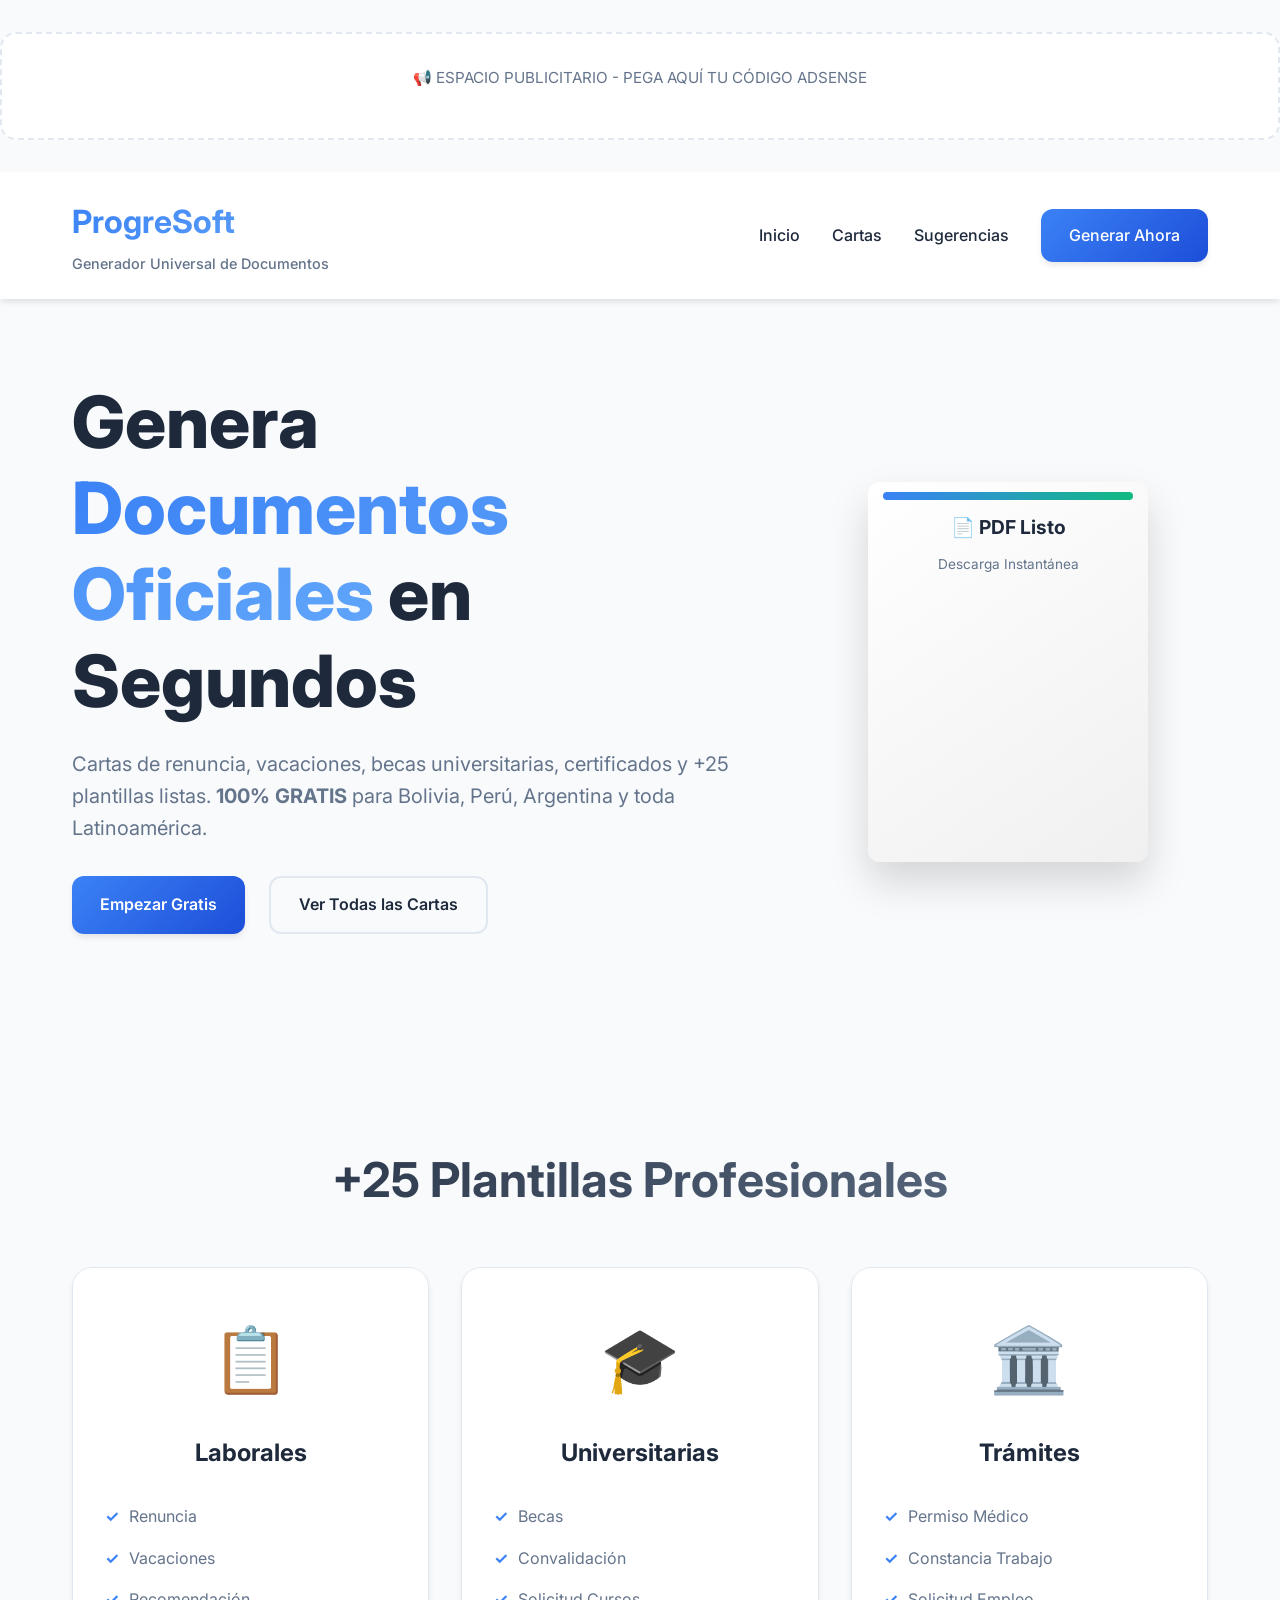
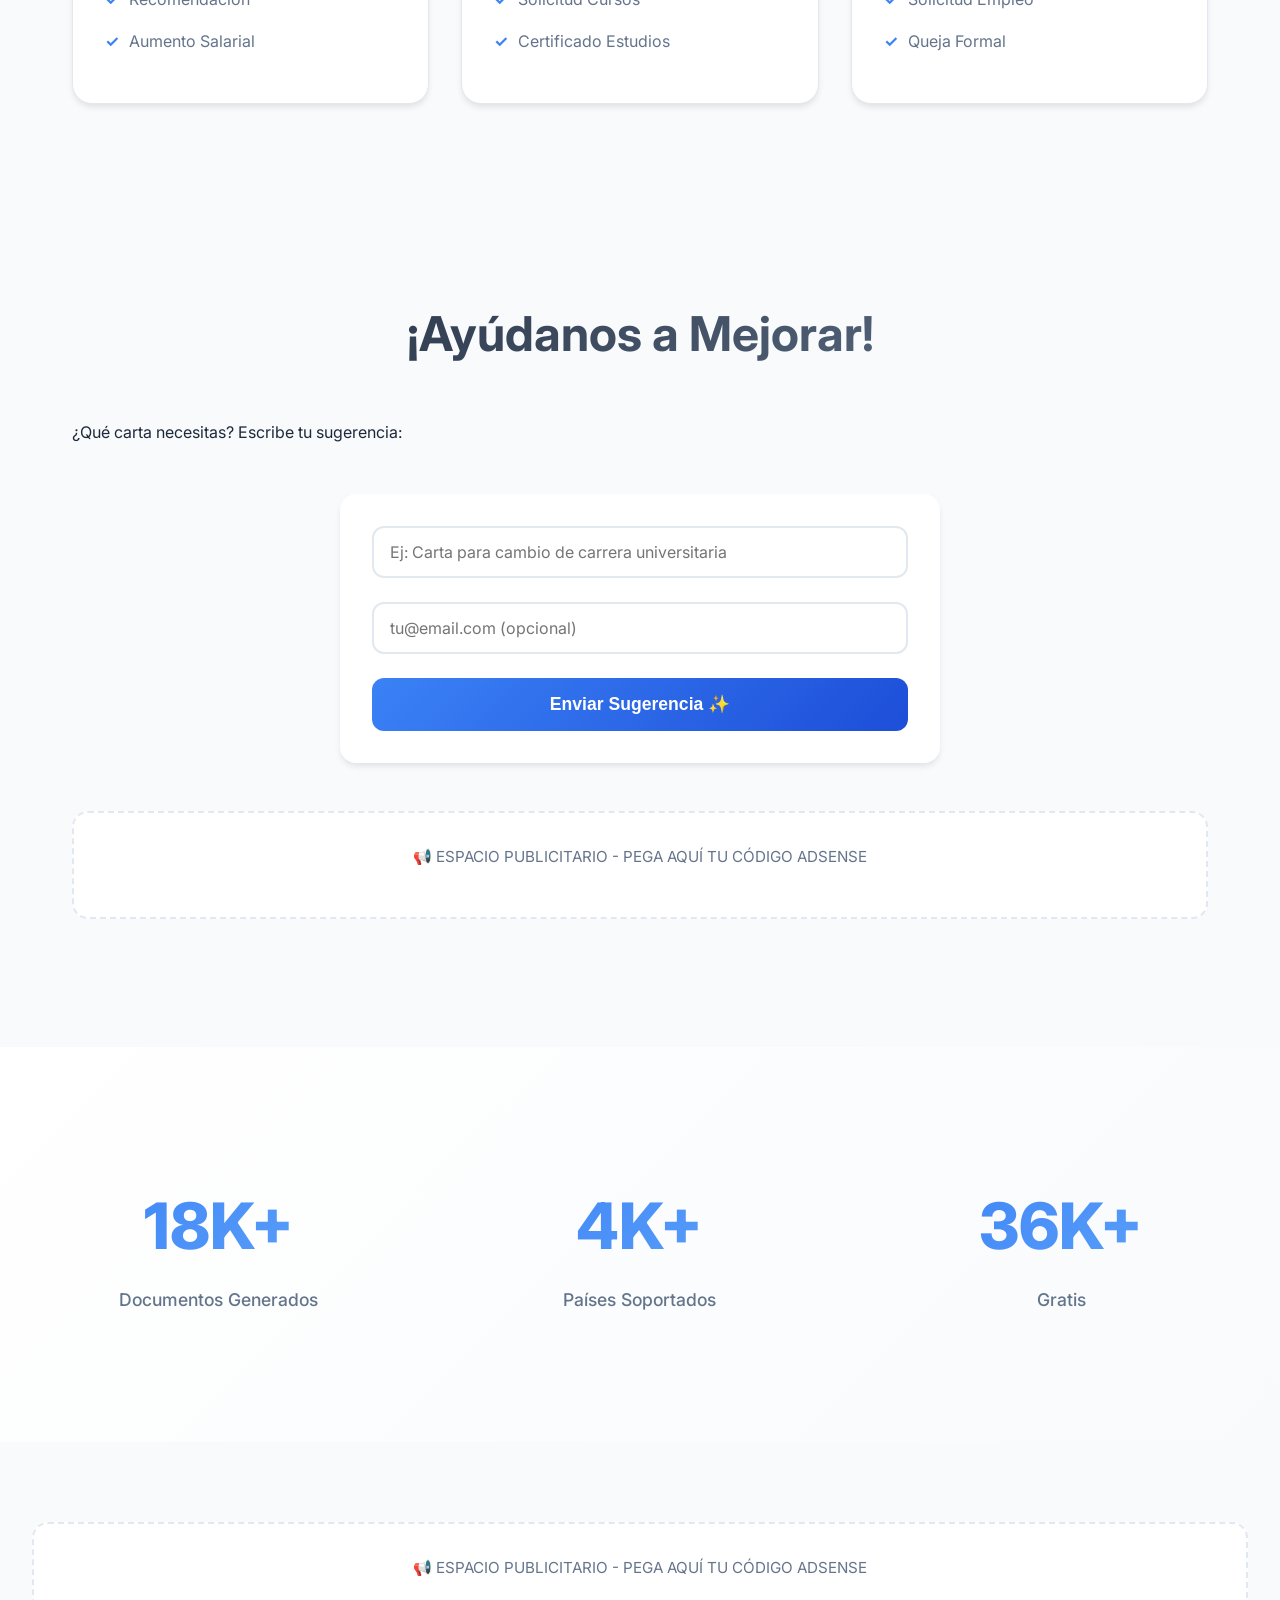
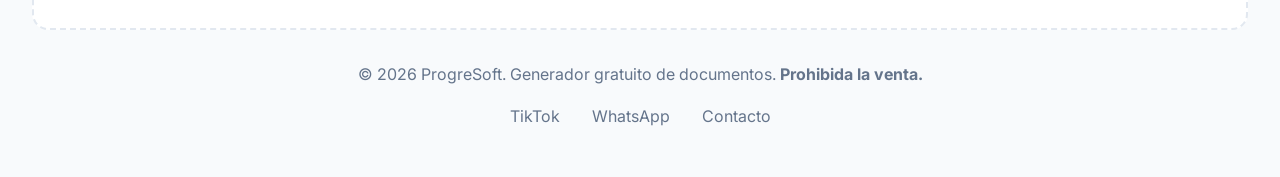
==== index.html @ ea7a10fd "Primer envío de mi generador de cartas" ====
<!DOCTYPE html>
<html lang="es">
<head>
    <meta charset="UTF-8">
    <meta name="viewport" content="width=device-width, initial-scale=1.0">
    <title>ProgreSoft - Generador GRATIS de Cartas y Documentos Oficiales</title>
    <meta name="description" content="Genera cartas formales, solicitudes universitarias, laborales y trámites oficiales en PDF. 100% gratis. Funciona en Bolivia, Perú, Argentina y +10 países.">
    <meta name="keywords" content="cartas formales, generador pdf, solicitudes, renuncia, vacaciones, universidad, becas, trámites">
    
    <!-- Open Graph / SEO -->
    <meta property="og:title" content="ProgreSoft - Generador de Cartas Profesionales">
    <meta property="og:description" content="Crea documentos oficiales en segundos. Gratis para todos los países.">
    <meta property="og:image" content="https://progresoft.com/assets/og-image.jpg">

    <link rel="stylesheet" href="estilos/main.css">
    <link rel="stylesheet" href="estilos/responsive.css">
    <link href="https://fonts.googleapis.com/css2?family=Inter:wght@300;400;500;600;700&display=swap" rel="stylesheet">
</head>
<body>
    <!-- AD SLOT HEADER -->
    <div id="ads-header" class="ad-slot">
        <!-- AQUÍ PEGA TU CÓDIGO DE GOOGLE ADSENSE HEADER -->
        <!-- <script async src="https://pagead2.googlesyndication.com/pagead/js/adsbygoogle.js"></script> -->
    </div>

    <header class="header">
        <nav class="navbar">
            <div class="logo">
                <h1>ProgreSoft</h1>
                <span>Generador Universal de Documentos</span>
            </div>
            <ul class="nav-links">
                <li><a href="#hero">Inicio</a></li>
                <li><a href="#features">Cartas</a></li>
                <li><a href="#sugerencias">Sugerencias</a></li>
                <li><a href="generador.html" class="btn-primary">Generar Ahora</a></li>
            </ul>
            <div class="mobile-menu">☰</div>
        </nav>
    </header>

    <main>
        <!-- Hero Section -->
        <section id="hero" class="hero">
            
            <div class="hero-content">
                <h1>Genera <span class="gradient-text">Documentos Oficiales</span> en Segundos</h1>
                <p>Cartas de renuncia, vacaciones, becas universitarias, certificados y +25 plantillas listas. <strong>100% GRATIS</strong> para Bolivia, Perú, Argentina y toda Latinoamérica.</p>
                <div class="hero-buttons">
                    <a href="generador.html" class="btn-primary btn-large">Empezar Gratis</a>
                    <a href="#features" class="btn-secondary btn-large">Ver Todas las Cartas</a>
                </div>
                <!-- AD SLOT HERO -->
                <div id="ads-hero" class="ad-slot-hero">
                    <!-- AQUÍ PEGA TU CÓDIGO ADSENSE HERO -->
                </div>
            </div>
            <div class="hero-image">
                <div class="demo-pdf">
                    <div class="pdf-mockup">
                        <span>📄 PDF Listo</span>
                        <small>Descarga Instantánea</small>
                    </div>
                </div>
            </div>
        </section>

        <!-- Features / Cartas Disponibles -->
        <section id="features" class="features">
            <h2>+25 Plantillas Profesionales</h2>
            <div class="cards-grid">
                <div class="card">
                    <div class="card-icon">📋</div>
                    <h3>Laborales</h3>
                    <ul>
                        <li>Renuncia</li>
                        <li>Vacaciones</li>
                        <li>Recomendación</li>
                        <li>Aumento Salarial</li>
                    </ul>
                </div>
                <div class="card">
                    <div class="card-icon">🎓</div>
                    <h3>Universitarias</h3>
                    <ul>
                        <li>Becas</li>
                        <li>Convalidación</li>
                        <li>Solicitud Cursos</li>
                        <li>Certificado Estudios</li>
                    </ul>
                </div>
                <div class="card">
                    <div class="card-icon">🏛️</div>
                    <h3>Trámites</h3>
                    <ul>
                        <li>Permiso Médico</li>
                        <li>Constancia Trabajo</li>
                        <li>Solicitud Empleo</li>
                        <li>Queja Formal</li>
                    </ul>
                </div>
            </div>
        </section>

        <!-- Sugerencias / Testimonios -->
        <section id="sugerencias" class="testimonials">
            <h2>¡Ayúdanos a Mejorar!</h2>
            <p>¿Qué carta necesitas? Escribe tu sugerencia:</p>
            <form class="sugerencia-form">
                <input type="text" placeholder="Ej: Carta para cambio de carrera universitaria" required>
                <input type="email" placeholder="tu@email.com (opcional)">
                <button type="submit">Enviar Sugerencia ✨</button>
            </form>
            <!-- AD SLOT SUGERENCIAS -->
            <div id="ads-sugerencias" class="ad-slot">
                <!-- AQUÍ PEGA TU CÓDIGO ADSENSE SUGERENCIAS -->
            </div>
        </section>

        <!-- Estadísticas -->
        <section class="stats">
            <div class="stat">
                <h3>50K+</h3>
                <p>Documentos Generados</p>
            </div>
            <div class="stat">
                <h3>12</h3>
                <p>Países Soportados</p>
            </div>
            <div class="stat">
                <h3>100%</h3>
                <p>Gratis</p>
            </div>
        </section>
    </main>

    <footer class="footer">
        <!-- AD SLOT FOOTER -->
        <div id="ads-footer" class="ad-slot">
            <!-- AQUÍ PEGA TU CÓDIGO ADSENSE FOOTER -->
        </div>
        <div class="footer-content">
            <p>&copy; 2026 ProgreSoft. Generador gratuito de documentos. <strong>Prohibida la venta.</strong></p>
            <div class="social-links">
                <a href="https://tiktok.com/@programador.andru">TikTok</a>
                <a href="#">WhatsApp</a>
                <a href="#">Contacto</a>
            </div>
        </div>
    </footer>

    <script src="scripts/main.js"></script>
    <script async src="https://pagead2.googlesyndication.com/pagead/js/adsbygoogle.js?client=ca-pub-XXXX"></script>
</body>
</html>
---- estilos/main.css ----
/* === VARIABLES CSS === */
:root {
    /* Light Mode */
    --bg-primary: #f8fafc;
    --bg-secondary: #ffffff;
    --card-bg: #ffffff;
    --text-primary: #1e293b;
    --text-secondary: #64748b;
    --accent: #3b82f6;
    --accent-hover: #1d4ed8;
    --border: #e2e8f0;
    --shadow: 0 4px 6px -1px rgba(0, 0,0, 0.1);
    --shadow-lg: 0 20px 40px rgba(0,0,0,0.15);
}

[data-theme="dark"] {
    /* Dark Mode */
    --bg-primary: #0f0f23;
    --bg-secondary: #1a1a2e;
    --card-bg: #16213e;
    --text-primary: #f8fafc;
    --text-secondary: #94a3b8;
    --accent: #1e3799;
    --accent-hover: #0c2461;
    --border: #334155;
    --shadow: 0 10px 30px rgba(0,0,0,0.5);
    --shadow-lg: 0 25px 50px rgba(0,0,0,0.6);
}

* {
    margin: 0;
    padding: 0;
    box-sizing: border-box;
}

body {
    font-family: 'Inter', -apple-system, BlinkMacSystemFont, sans-serif;
    background: var(--bg-primary);
    color: var(--text-primary);
    line-height: 1.6;
    transition: all 0.3s ease;
    overflow-x: hidden;
}

/* === COMMON === */
.btn-primary, .btn-primary.btn-large {
    background: linear-gradient(135deg, var(--accent), var(--accent-hover));
    color: white !important;
    border: none;
    padding: 14px 28px;
    border-radius: 12px;
    font-weight: 600;
    cursor: pointer;
    transition: all 0.3s ease;
    text-decoration: none;
    display: inline-flex;
    align-items: center;
    gap: 10px;
    font-size: 1rem;
    box-shadow: var(--shadow);
}

.btn-primary:hover, .btn-primary.btn-large:hover {
    background: linear-gradient(135deg, var(--accent-hover), var(--accent));
    transform: translateY(-2px);
    box-shadow: var(--shadow-lg);
}

.btn-secondary, .btn-secondary.btn-large {
    background: transparent;
    color: var(--text-primary);
    border: 2px solid var(--border);
    padding: 14px 28px;
    border-radius: 12px;
    font-weight: 600;
    cursor: pointer;
    transition: all 0.3s ease;
    text-decoration: none;
    display: inline-flex;
    align-items: center;
    gap: 10px;
    font-size: 1rem;
}

.btn-secondary:hover, .btn-secondary.btn-large:hover {
    background: var(--border);
    transform: translateY(-1px);
}

/* === LANDING PAGE === */
.header {
    background: var(--bg-secondary);
    box-shadow: var(--shadow);
    position: sticky;
    top: 0;
    z-index: 100;
}

.navbar {
    max-width: 1200px;
    margin: 0 auto;
    padding: 1.5rem 2rem;
    display: flex;
    justify-content: space-between;
    align-items: center;
}

.logo {
    display: flex;
    flex-direction: column;
    gap: 0.25rem;
}

.logo h1 {
    font-size: 2rem;
    font-weight: 700;
    background: linear-gradient(135deg, var(--accent), #60a5fa);
    -webkit-background-clip: text;
    -webkit-text-fill-color: transparent;
    background-clip: text;
    margin: 0;
}

.logo span {
    font-size: 0.9rem;
    color: var(--text-secondary);
    font-weight: 500;
}

.nav-links {
    display: flex;
    list-style: none;
    gap: 2rem;
    align-items: center;
}

.nav-links li a {
    color: var(--text-primary);
    text-decoration: none;
    font-weight: 500;
    transition: color 0.3s ease;
}

.nav-links li a:hover {
    color: var(--accent);
}

.mobile-menu {
    display: none;
    font-size: 1.5rem;
    cursor: pointer;
    padding: 0.5rem;
}

.hero {
    max-width: 1200px;
    margin: 0 auto;
    padding: 5rem 2rem;
    display: grid;
    grid-template-columns: 1fr 400px;
    gap: 4rem;
    align-items: center;
}

.hero h1 {
    font-size: clamp(2.8rem, 6vw, 4.5rem);
    line-height: 1.2;
    margin-bottom: 1.5rem;
    font-weight: 800;
}

.gradient-text {
    background: linear-gradient(135deg, var(--accent), #60a5fa);
    -webkit-background-clip: text;
    -webkit-text-fill-color: transparent;
    background-clip: text;
}

.hero p {
    font-size: 1.25rem;
    margin-bottom: 2rem;
    color: var(--text-secondary);
}

.hero-buttons {
    display: flex;
    gap: 1.5rem;
    margin: 2rem 0;
    flex-wrap: wrap;
}

.hero-image {
    display: flex;
    justify-content: center;
    align-items: flex-end;
}

.demo-pdf {
    position: relative;
}

.pdf-mockup {
    background: linear-gradient(145deg, #ffffff, #f0f0f0);
    width: 280px;
    height: 380px;
    border-radius: 12px;
    box-shadow: var(--shadow-lg);
    padding: 30px 25px;
    text-align: center;
    position: relative;
}

.pdf-mockup::before {
    content: '';
    position: absolute;
    top: 10px;
    left: 15px;
    right: 15px;
    height: 8px;
    background: linear-gradient(90deg, #3b82f6, #10b981);
    border-radius: 4px;
}

.pdf-mockup span {
    font-size: 1.2rem;
    font-weight: 700;
    color: var(--text-primary);
    display: block;
    margin-bottom: 0.5rem;
}

.pdf-mockup small {
    color: var(--text-secondary);
    font-size: 0.85rem;
}

.features, .testimonials {
    padding: 6rem 2rem;
    max-width: 1200px;
    margin: 0 auto;
}

.features h2, .testimonials h2 {
    text-align: center;
    font-size: 3rem;
    margin-bottom: 3rem;
    background: linear-gradient(135deg, var(--text-primary), var(--text-secondary));
    -webkit-background-clip: text;
    -webkit-text-fill-color: transparent;
    background-clip: text;
}

.cards-grid {
    display: grid;
    grid-template-columns: repeat(auto-fit, minmax(320px, 1fr));
    gap: 2rem;
}

.card {
    background: var(--card-bg);
    padding: 2.5rem 2rem;
    border-radius: 20px;
    text-align: center;
    box-shadow: var(--shadow);
    border: 1px solid var(--border);
    transition: all 0.4s ease;
    height: 100%;
}

.card:hover {
    transform: translateY(-12px);
    box-shadow: var(--shadow-lg);
}

.card-icon {
    font-size: 4rem;
    margin-bottom: 1.5rem;
    display: block;
}

.card h3 {
    font-size: 1.5rem;
    margin-bottom: 1.5rem;
    color: var(--text-primary);
}

.card ul {
    list-style: none;
    text-align: left;
}

.card li {
    padding: 0.5rem 0;
    color: var(--text-secondary);
    padding-left: 1.5rem;
    position: relative;
}

.card li::before {
    content: '✓';
    position: absolute;
    left: 0;
    color: var(--accent);
    font-weight: bold;
}

.sugerencia-form {
    max-width: 600px;
    margin: 3rem auto;
    display: grid;
    gap: 1.5rem;
    padding: 2rem;
    background: var(--card-bg);
    border-radius: 16px;
    box-shadow: var(--shadow);
}

.sugerencia-form input {
    padding: 16px;
    border: 2px solid var(--border);
    border-radius: 12px;
    font-size: 1rem;
    background: var(--bg-secondary);
    color: var(--text-primary);
    transition: border-color 0.3s ease;
}

.sugerencia-form input:focus {
    outline: none;
    border-color: var(--accent);
    box-shadow: 0 0 0 3px rgba(59, 130, 246, 0.1);
}

.sugerencia-form button {
    background: linear-gradient(135deg, var(--accent), var(--accent-hover));
    color: white;
    border: none;
    padding: 16px;
    border-radius: 12px;
    font-size: 1.1rem;
    font-weight: 700;
    cursor: pointer;
    transition: all 0.3s ease;
}

.stats {
    display: grid;
    grid-template-columns: repeat(auto-fit, minmax(180px, 1fr));
    gap: 3rem;
    text-align: center;
    padding: 6rem 2rem;
    background: linear-gradient(135deg, var(--bg-secondary), var(--bg-primary));
}

.stat {
    padding: 2rem;
}

.stat h3 {
    font-size: 4rem;
    font-weight: 800;
    background: linear-gradient(135deg, var(--accent), #60a5fa);
    -webkit-background-clip: text;
    -webkit-text-fill-color: transparent;
    background-clip: text;
    margin-bottom: 0.5rem;
}

.stat p {
    color: var(--text-secondary);
    font-size: 1.1rem;
    font-weight: 500;
}

/* === GENERADOR APP === */
.app-container {
    max-width: 1400px;
    margin: 0 auto;
    min-height: 100vh;
    padding-bottom: 2rem;
}

.theme-toggle {
    position: fixed;
    top: 20px;
    right: 20px;
    width: 56px;
    height: 56px;
    border-radius: 50%;
    background: var(--card-bg);
    border: 2px solid var(--border);
    font-size: 1.3rem;
    cursor: pointer;
    z-index: 1000;
    transition: all 0.3s ease;
    display: flex;
    align-items: center;
    justify-content: center;
    box-shadow: var(--shadow);
}

.theme-toggle:hover {
    transform: scale(1.05);
    box-shadow: var(--shadow-lg);
}

.app-header {
    background: var(--bg-secondary);
    padding: 1.5rem 2rem;
    box-shadow: var(--shadow);
    border-radius: 0 0 20px 20px;
    margin-bottom: 2rem;
}

.header-content {
    max-width: 1200px;
    margin: 0 auto;
    display: flex;
    justify-content: space-between;
    align-items: center;
}

.logo-area h1 {
    font-size: 1.8rem;
    margin: 0;
}

.badge {
    background: var(--accent);
    color: white;
    padding: 4px 8px;
    border-radius: 20px;
    font-size: 0.8rem;
    font-weight: 600;
    margin-left: 0.5rem;
}

.logo-area p {
    color: var(--text-secondary);
    margin-top: 0.25rem;
}

.btn-home {
    background: var(--bg-primary);
    padding: 12px 24px;
    border-radius: 10px;
    text-decoration: none;
    font-weight: 600;
    transition: all 0.3s ease;
}

.btn-home:hover {
    background: var(--accent);
    color: white !important;
}

.main-content {
    display: grid;
    grid-template-columns: 1fr 1fr;
    gap: 2.5rem;
    padding: 0 2rem 2rem;
    max-width: 1400px;
    margin: 0 auto;
}

.card-panel {
    background: var(--card-bg);
    padding: 2rem;
    border-radius: 20px;
    box-shadow: var(--shadow);
    border: 1px solid var(--border);
}

.panel-title {
    font-size: 1.3rem;
    margin-bottom: 1.5rem;
    color: var(--text-primary);
    display: flex;
    align-items: center;
    gap: 0.5rem;
}

.config-grid {
    display: grid;
    grid-template-columns: 1fr 1fr;
    gap: 1.5rem;
    margin-bottom: 2rem;
}

.config-row {
    display: flex;
    flex-direction: column;
    gap: 0.75rem;
    margin-bottom: 1.5rem;
}

.config-row label {
    font-weight: 600;
    font-size: 0.95rem;
    color: var(--text-primary);
}

.variante-selector, .align-selector {
    display: flex;
    gap: 0.75rem;
}

.opt-btn, .align-btn {
    flex: 1;
    padding: 12px;
    border: 2px solid var(--border);
    background: transparent;
    border-radius: 10px;
    cursor: pointer;
    transition: all 0.3s ease;
    font-weight: 500;
}

.opt-btn.active, .align-btn.active {
    background: var(--accent);
    color: white;
    border-color: var(--accent);
}

.helper-text {
    font-size: 0.85rem;
    color: var(--text-secondary);
    margin-top: 0.25rem;
}

.input-grid {
    display: grid;
    grid-template-columns: 1fr 1fr;
    gap: 1.5rem;
}

.input-group {
    display: flex;
    flex-direction: column;
    gap: 0.5rem;
}

.input-group.full-width {
    grid-column: 1 / -1;
}

.input-group label {
    font-weight: 600;
    font-size: 0.9rem;
    color: var(--text-primary);
}

select, input[type="text"], input[type="email"] {
    padding: 14px 16px;
    border: 2px solid var(--border);
    border-radius: 12px;
    background: var(--bg-secondary);
    color: var(--text-primary);
    font-size: 1rem;
    font-family: inherit;
    transition: all 0.3s ease;
}

select:focus, input:focus {
    outline: none;
    border-color: var(--accent);
    box-shadow: 0 0 0 3px rgba(59, 130, 246, 0.1);
}

.action-area {
    margin-top: 2rem;
    padding-top: 2rem;
    border-top: 1px solid var(--border);
}

.legal-box {
    display: flex;
    align-items: flex-start;
    gap: 0.75rem;
    margin-bottom: 1.5rem;
    padding: 1rem;
    background: rgba(59, 130, 246, 0.05);
    border-radius: 12px;
    border: 1px solid rgba(59, 130, 246, 0.2);
}

.legal-box input[type="checkbox"] {
    margin-top: 0.2rem;
    width: 18px;
    height: 18px;
    accent-color: var(--accent);
}

.legal-box label {
    font-size: 0.9rem;
    cursor: pointer;
    line-height: 1.5;
}

#btnGenerar {
    width: 100%;
    background: linear-gradient(135deg, var(--accent), var(--accent-hover));
    color: white !important;
    border: none;
    padding: 20px;
    border-radius: 16px;
    font-size: 1.2rem;
    font-weight: 700;
    cursor: pointer;
    box-shadow: var(--shadow);
    transition: all 0.3s ease;
    display: flex;
    align-items: center;
    justify-content: center;
    gap: 12px;
}

#btnGenerar:hover:not(:disabled) {
    transform: translateY(-3px);
    box-shadow: var(--shadow-lg);
}

#btnGenerar:disabled {
    opacity: 0.5;
    cursor: not-allowed;
    transform: none;
}

/* === PREVIEW === */
.preview-section {
    position: relative;
}

.preview-toolbar {
    background: var(--card-bg);
    padding: 1.5rem;
    border-radius: 20px 20px 0 0;
    box-shadow: var(--shadow);
    border: 1px solid var(--border);
    border-bottom: none;
    display: flex;
    justify-content: space-between;
    align-items: center;
}

.preview-toolbar h3 {
    display: flex;
    align-items: center;
    gap: 0.5rem;
    margin: 0;
}

#previewStatus {
    background: #10b981;
    color: white;
    padding: 8px 16px;
    border-radius: 25px;
    font-size: 0.85rem;
    font-weight: 600;
}

#hojaPapel {
    background: #ffffff;
    min-height: 750px;
    border-radius: 0 0 20px 20px;
    box-shadow: var(--shadow-lg);
    padding: 50px 40px;
    position: relative;
    overflow: hidden;
    font-family: 'Helvetica', Arial, sans-serif;
    line-height: 1.6;
    border: 1px solid var(--border);
    border-top: none;
}

#previewCarta {
    min-height: 650px;
    font-size: 12px;
}

.placeholder-text {
    color: #9ca3af;
    text-align: center;
    padding-top: 200px;
    font-size: 1.1rem;
}

.watermark {
    position: absolute;
    bottom: 20px;
    right: 20px;
    font-size: 0.7rem;
    color: #e5e7eb;
    font-style: italic;
}

.preview-note {
    text-align: center;
    color: var(--text-secondary);
    font-size: 0.9rem;
    margin-top: 1rem;
    padding: 1rem;
    background: var(--bg-secondary);
    border-radius: 12px;
}

/* === FOOTER === */
.app-footer, .footer {
    text-align: center;
    padding: 3rem 2rem;
    color: var(--text-secondary);
}

.footer-content {
    max-width: 1200px;
    margin: 0 auto;
    display: flex;
    flex-direction: column;
    gap: 1rem;
    align-items: center;
}

.social-links {
    display: flex;
    gap: 2rem;
}

.social-links a {
    color: var(--text-secondary);
    text-decoration: none;
    transition: color 0.3s ease;
}

.social-links a:hover {
    color: var(--accent);
}

.ad-placeholder, .ad-slot {
    background: linear-gradient(135deg, var(--bg-secondary), var(--card-bg));
    padding: 2rem;
    text-align: center;
    margin: 2rem 0;
    border-radius: 16px;
    border: 2px dashed var(--border);
    color: var(--text-secondary);
}

.ad-slot::before {
    content: "📢 ESPACIO PUBLICITARIO - PEGA AQUÍ TU CÓDIGO ADSENSE";
    font-size: 0.95rem;
    margin-bottom: 1rem;
    display: block;
}

/* === MOBILE RESPONSIVE === */
@media (max-width: 1024px) {
    .main-content {
        grid-template-columns: 1fr;
        gap: 2rem;
        padding: 0 1rem;
    }
    
    .config-grid, .input-grid {
        grid-template-columns: 1fr;
    }
    
    .hero {
        grid-template-columns: 1fr;
        text-align: center;
        gap: 3rem;
    }
    
    .hero-image {
        order: -1;
    }
}

@media (max-width: 768px) {
    .navbar {
        flex-direction: column;
        gap: 1rem;
        padding: 1rem;
    }
    
    .nav-links {
        display: none;
    }
    
    .nav-links.active {
        display: flex;
        flex-direction: column;
        gap: 1rem;
        width: 100%;
        padding: 1rem 0;
        background: var(--bg-secondary);
        border-radius: 12px;
    }
    
    .mobile-menu {
        display: block;
    }
    
    .cards-grid {
        grid-template-columns: 1fr;
    }
    
    .stats {
        grid-template-columns: repeat(2, 1fr);
        gap: 2rem;
    }
    
    .sugerencia-form {
        margin: 2rem 1rem;
        padding: 1.5rem;
    }
    
    .hero-buttons {
        flex-direction: column;
        align-items: center;
    }
    
    .pdf-mockup {
        width: 240px;
        height: 320px;
        padding: 25px 20px;
    }
}

@media (max-width: 480px) {
    .stats {
        grid-template-columns: 1fr;
    }
    
    .panel-title {
        font-size: 1.2rem;
    }
    
    #btnGenerar {
        font-size: 1.1rem;
        padding: 18px;
    }
    
    .variante-selector, .align-selector {
        flex-direction: column;
    }
}

/* === ANIMATIONS === */
@keyframes fadeInUp {
    from {
        opacity: 0;
        transform: translateY(30px);
    }
    to {
        opacity: 1;
        transform: translateY(0);
    }
}

.card, .stat {
    animation: fadeInUp 0.6s ease forwards;
}

.card:nth-child(1) { animation-delay: 0.1s; }
.card:nth-child(2) { animation-delay: 0.2s; }
.card:nth-child(3) { animation-delay: 0.3s; }

/* === SCROLLBAR === */
::-webkit-scrollbar {
    width: 8px;
}

::-webkit-scrollbar-track {
    background: var(--bg-secondary);
}

::-webkit-scrollbar-thumb {
    background: var(--border);
    border-radius: 4px;
}

::-webkit-scrollbar-thumb:hover {
    background: var(--accent);
}
/* FIX: Preview PDF siempre legible (blanco/negro) */
#hojaPapel {
    background: #ffffff !important;
    color: #000000 !important;
}

#hojaPapel *,
#previewCarta * {
    background: transparent !important;
    color: #000000 !important;
}

#hojaPapel strong {
    color: #000000 !important;
    font-weight: 700 !important;
}

#hojaPapel em {
    color: #2d3748 !important;
    font-style: italic !important;
}

.watermark {
    color: #a0aec0 !important;
    opacity: 0.7 !important;
}

/* Sombra adaptativa */
[data-theme="light"] #hojaPapel {
    box-shadow: 0 20px 60px rgba(0,0,0,0.15) !important;
}

[data-theme="dark"] #hojaPapel {
    box-shadow: 0 35px 100px rgba(0,0,0,0.5) !important;
}
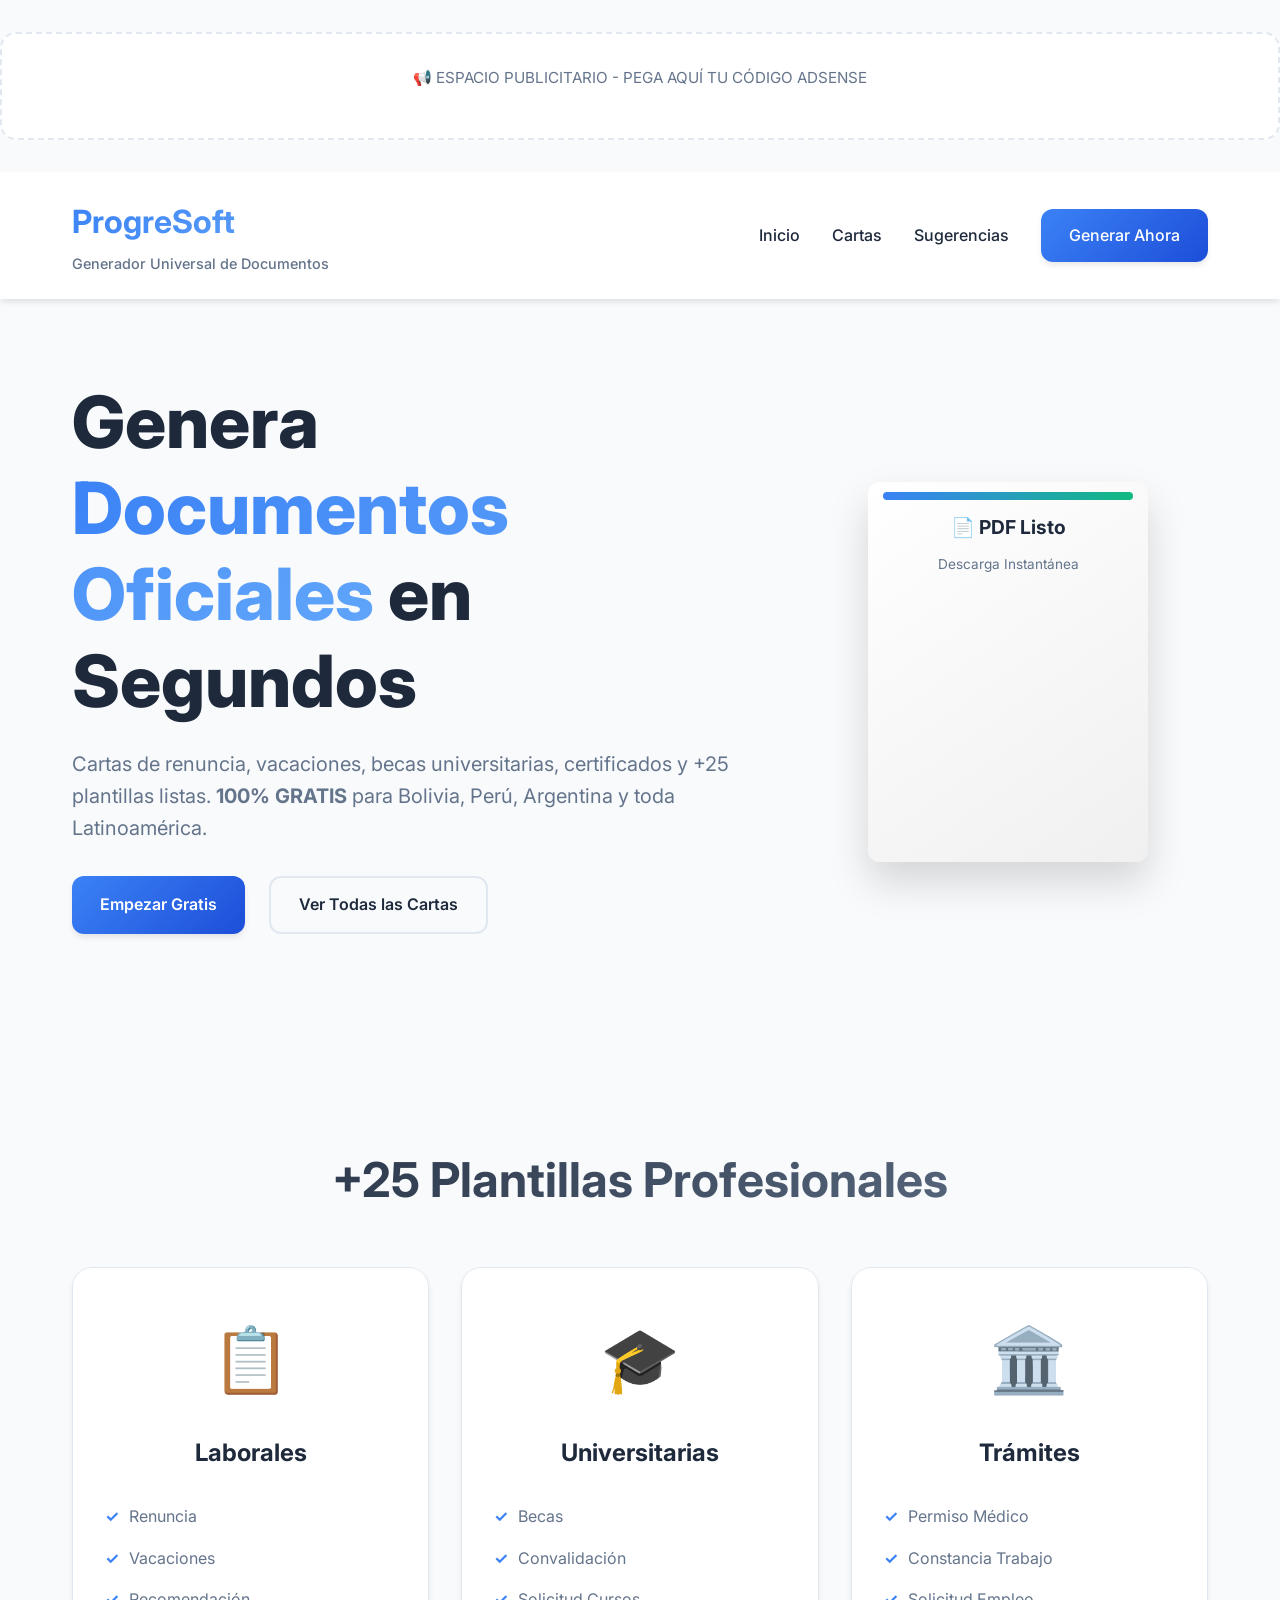
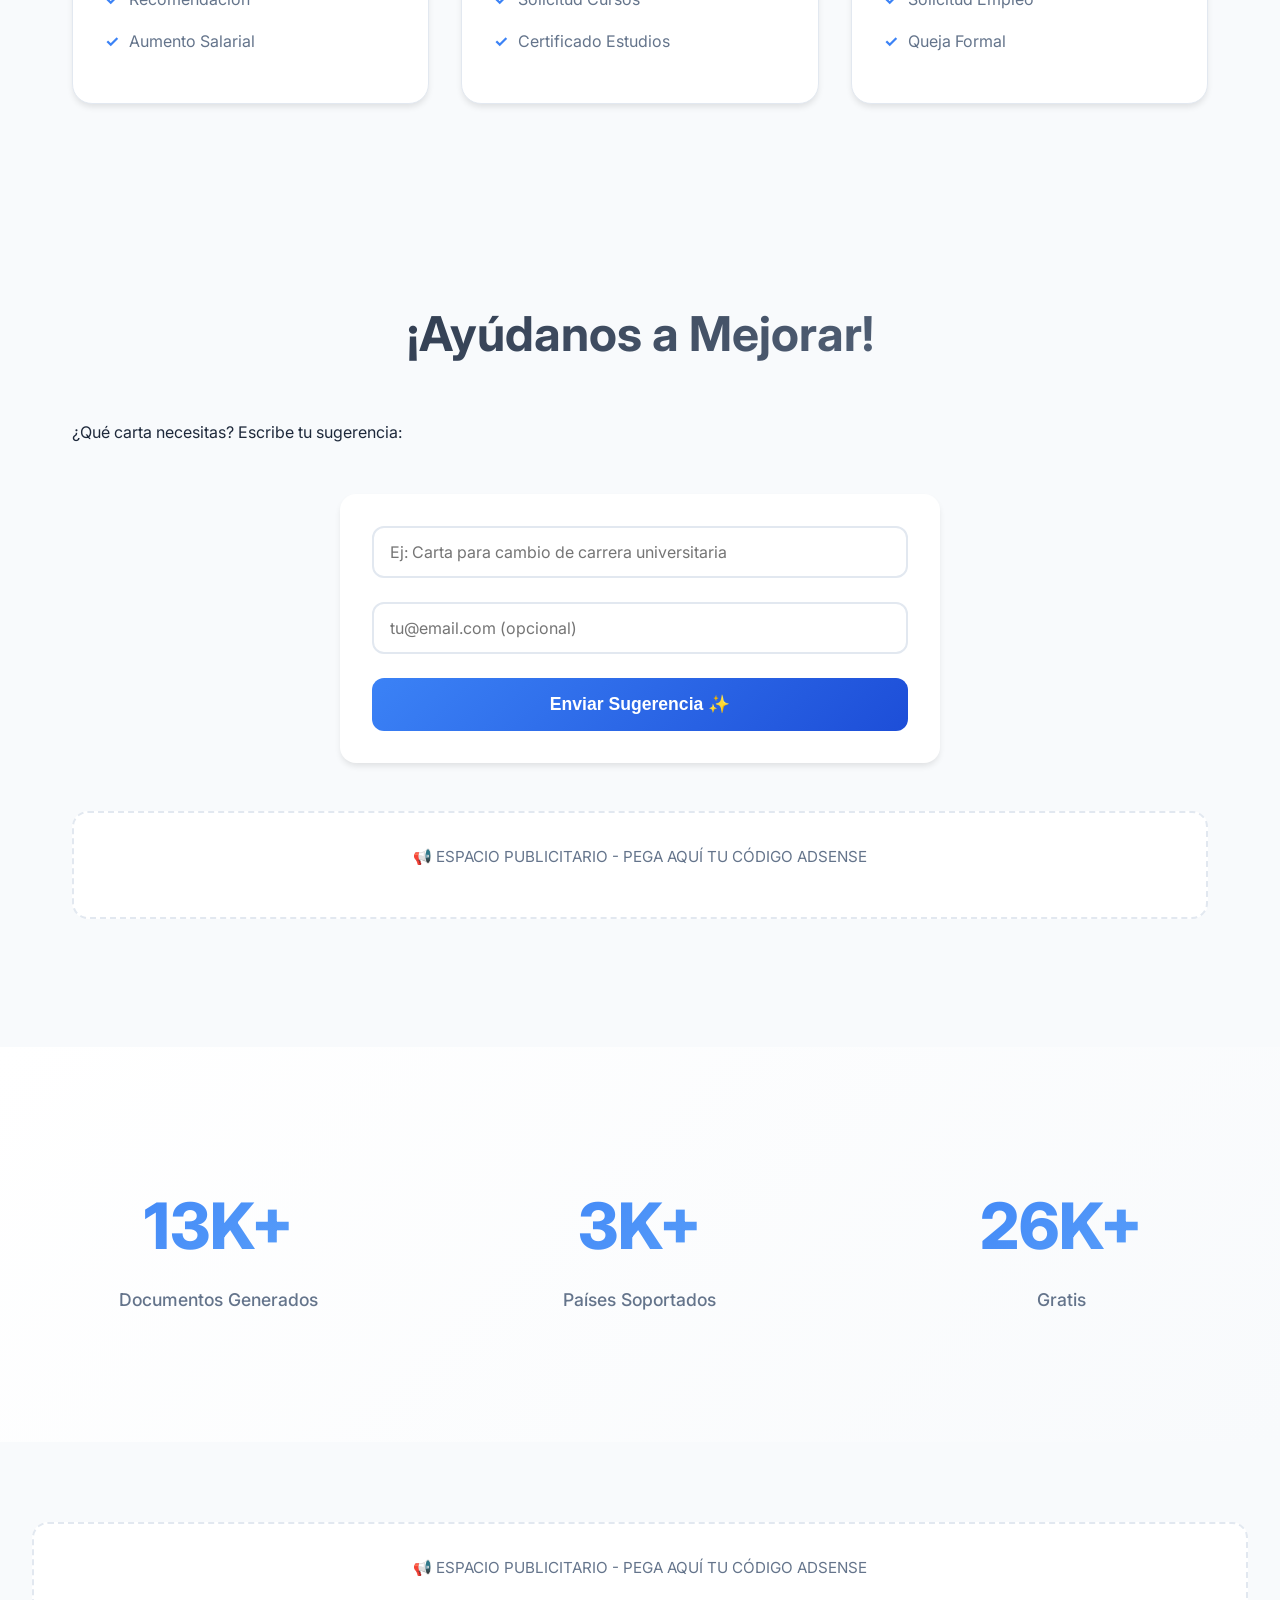
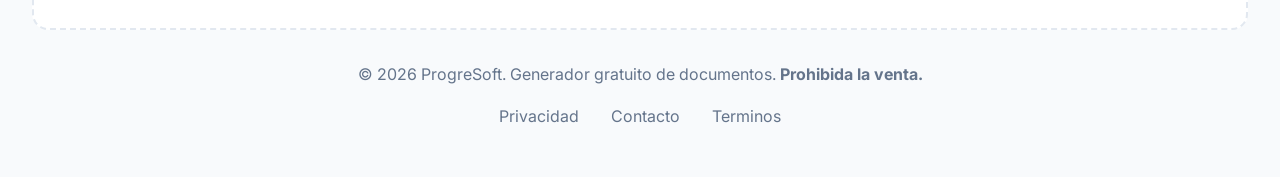
==== commit bb84b3c3: "Agregado nuevos contenidos 3 archivos html" ====
--- a/index.html
+++ b/index.html
@@ -142,9 +142,9 @@
         <div class="footer-content">
             <p>&copy; 2026 ProgreSoft. Generador gratuito de documentos. <strong>Prohibida la venta.</strong></p>
             <div class="social-links">
-                <a href="https://tiktok.com/@programador.andru">TikTok</a>
-                <a href="#">WhatsApp</a>
-                <a href="#">Contacto</a>
+                <a href="privacidad.html">Privacidad</a>
+                <a href="contacto.html">Contacto</a>
+                <a href="terminos.html">Terminos</a>
             </div>
         </div>
     </footer>
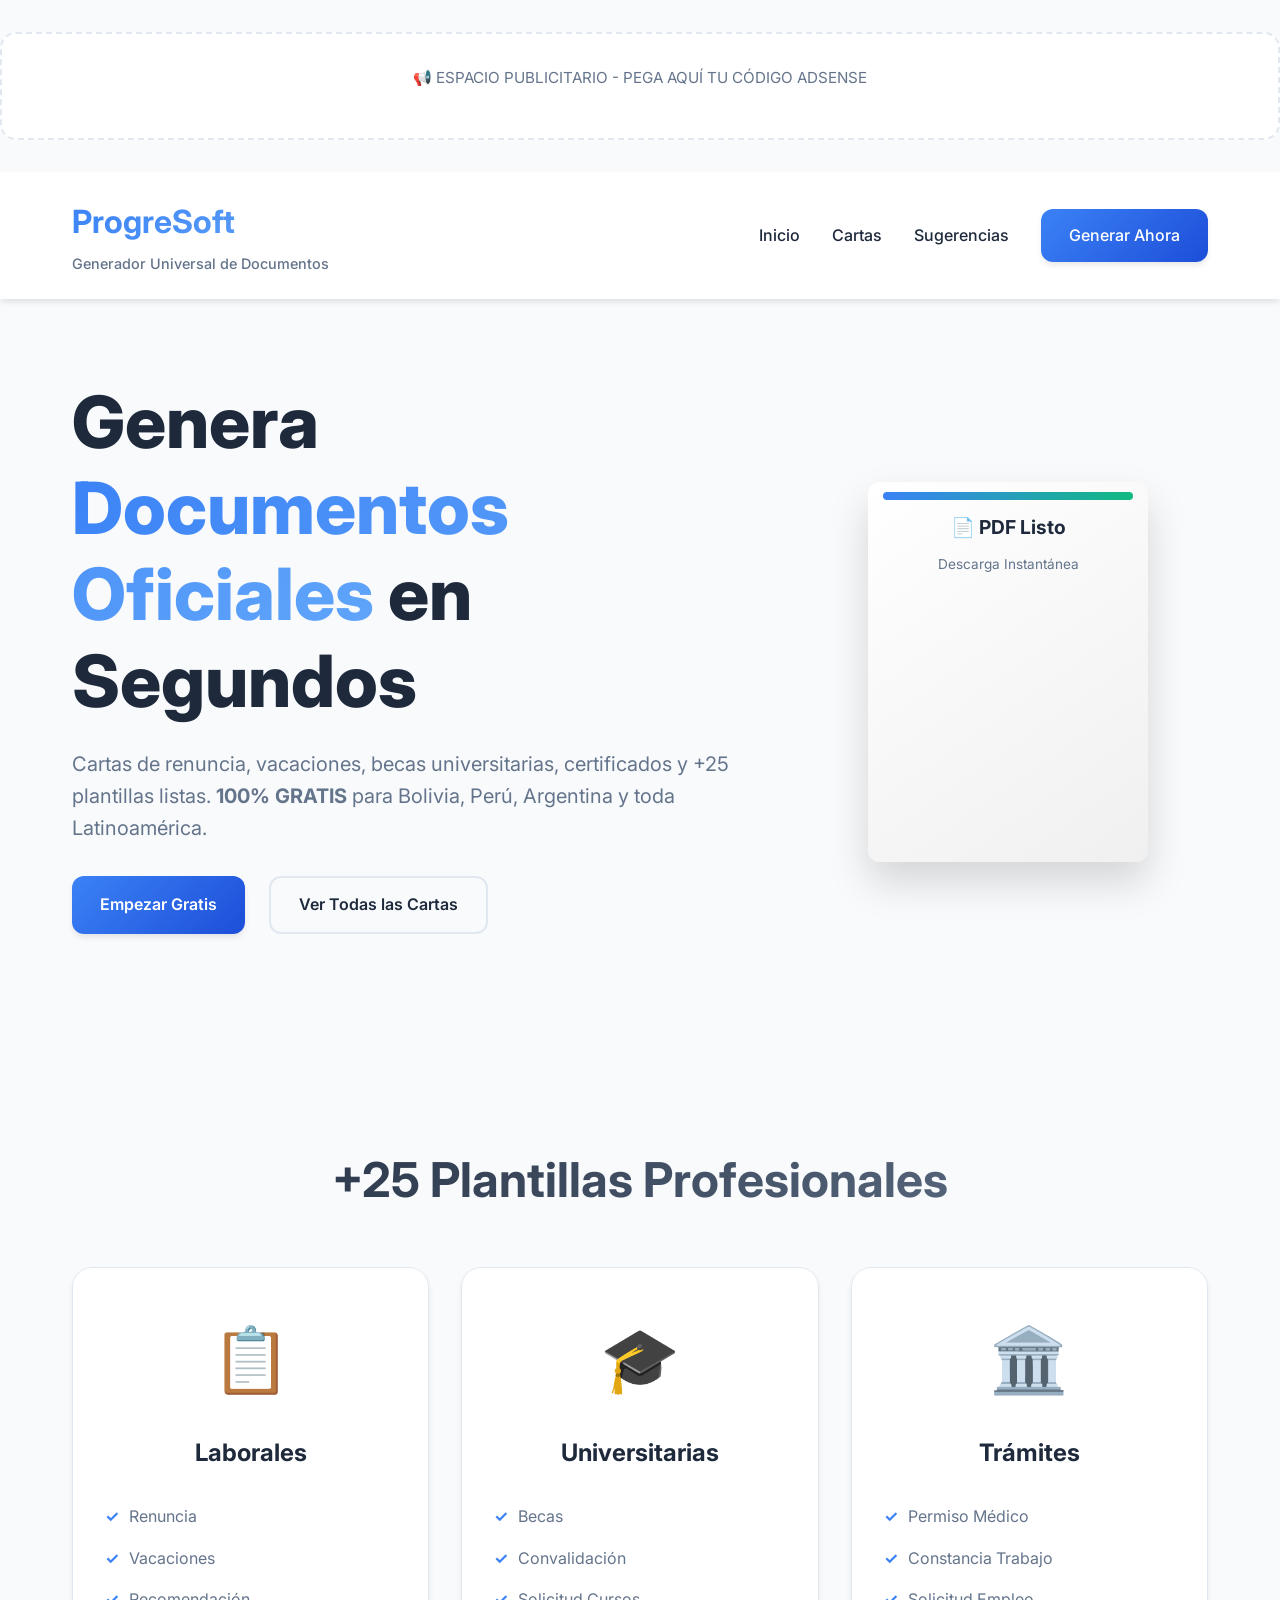
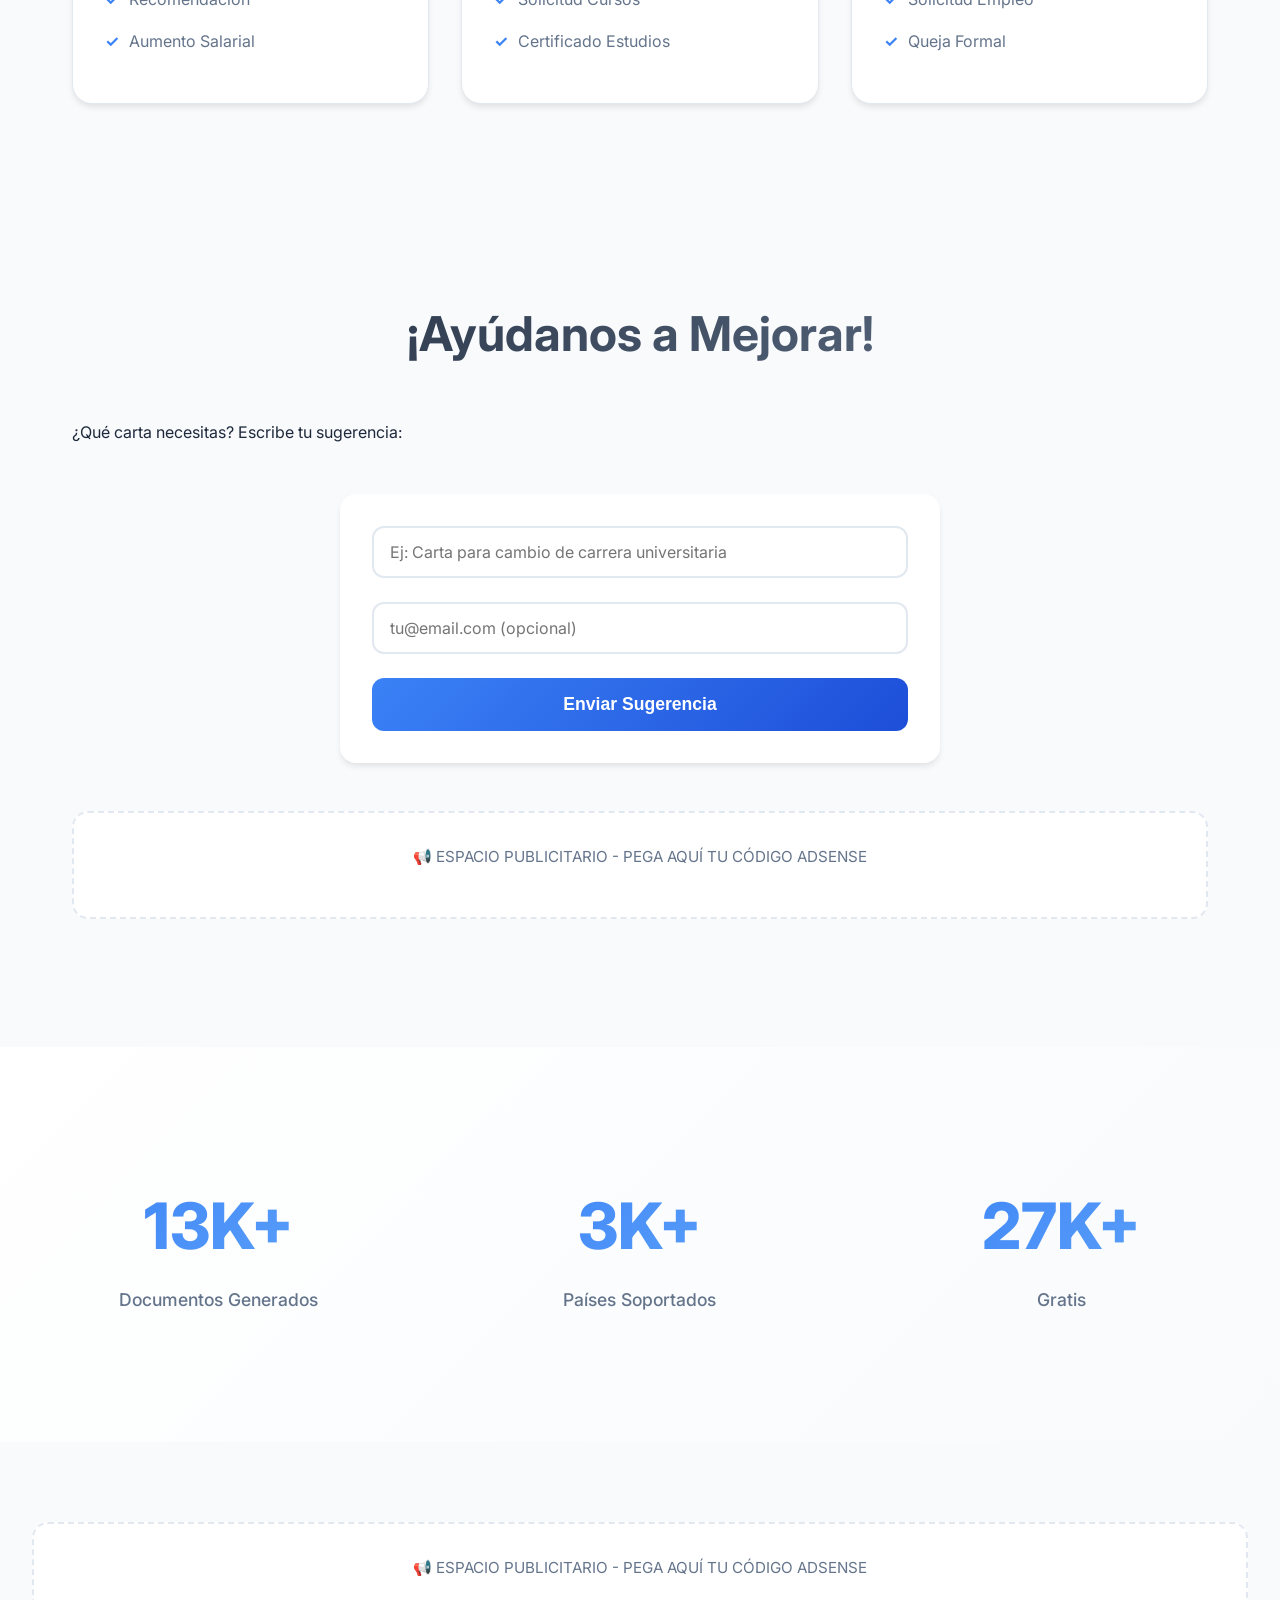
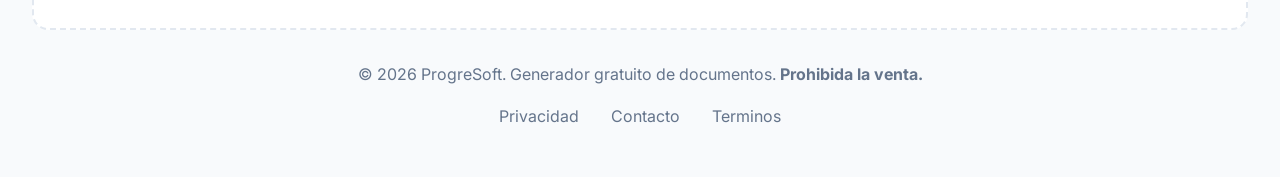
==== commit 557ad91b: "Quite un emoji pero no es importante" ====
--- a/index.html
+++ b/index.html
@@ -109,7 +109,7 @@
             <form class="sugerencia-form">
                 <input type="text" placeholder="Ej: Carta para cambio de carrera universitaria" required>
                 <input type="email" placeholder="tu@email.com (opcional)">
-                <button type="submit">Enviar Sugerencia ✨</button>
+                <button type="submit">Enviar Sugerencia</button>
             </form>
             <!-- AD SLOT SUGERENCIAS -->
             <div id="ads-sugerencias" class="ad-slot">
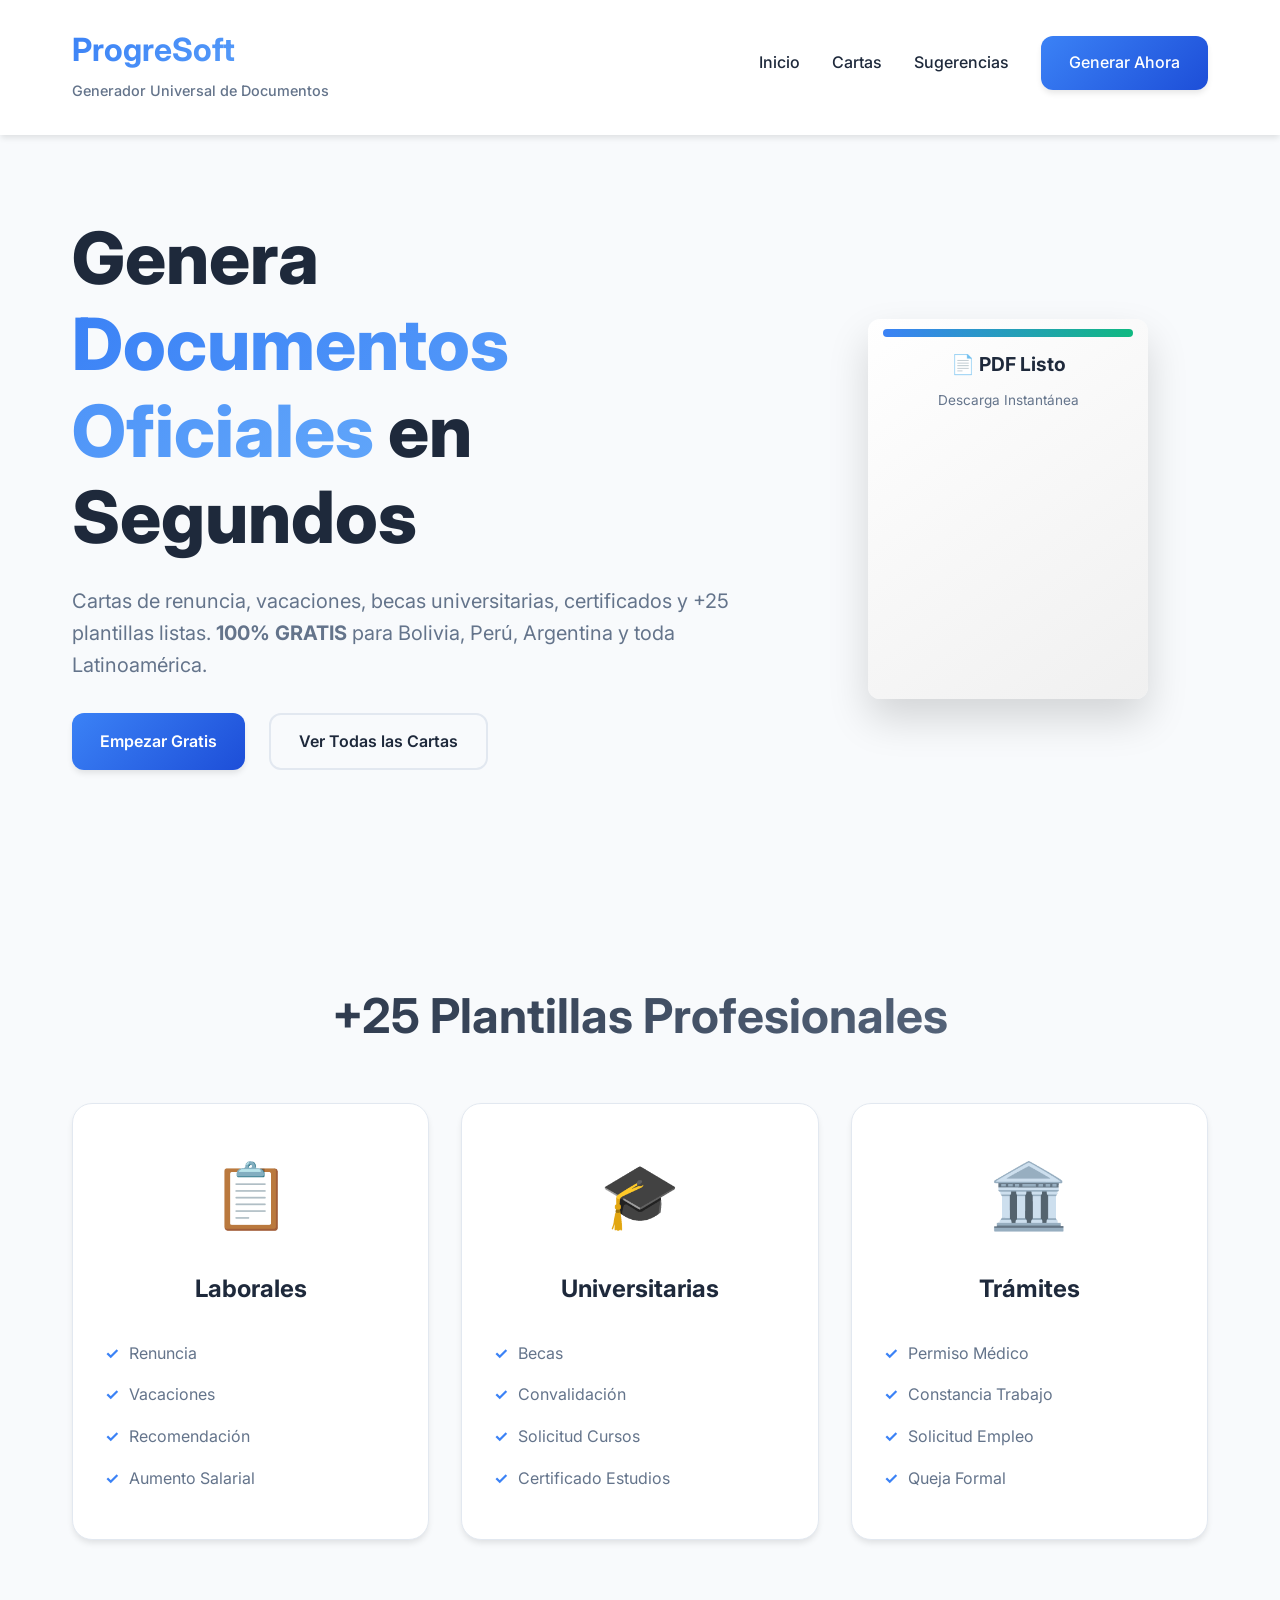
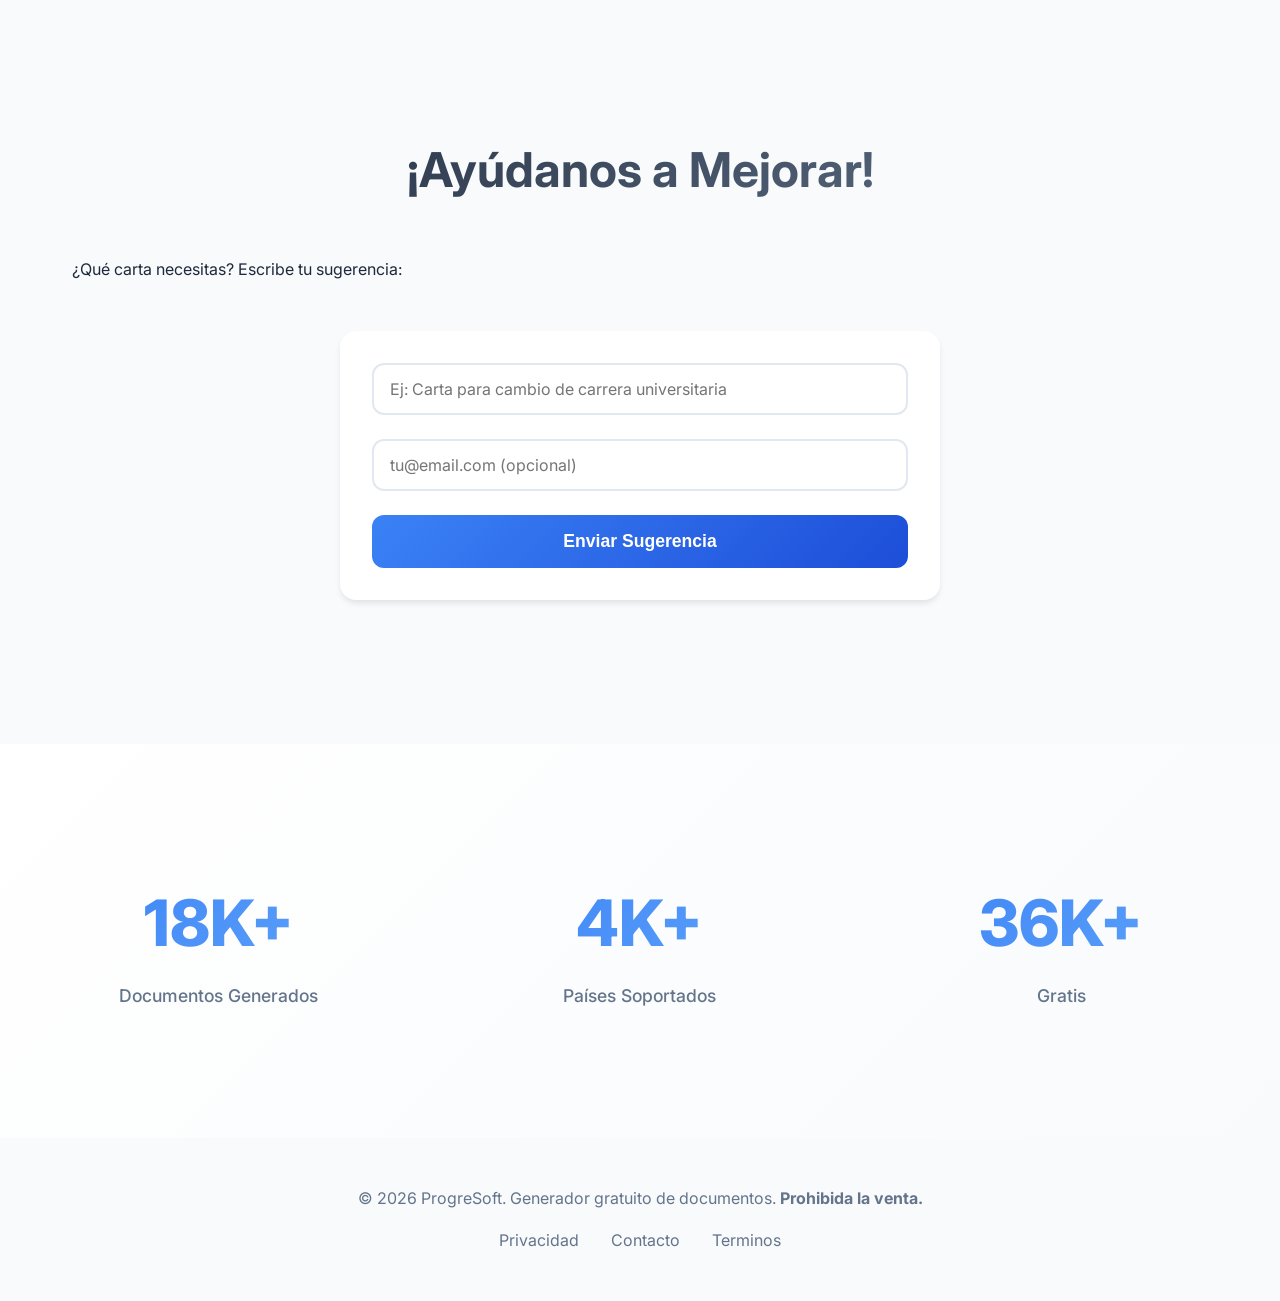
==== commit 9dd5e59d: "por el momento quite los estiker de publicidad innecesario" ====
--- a/index.html
+++ b/index.html
@@ -17,11 +17,7 @@
     <link href="https://fonts.googleapis.com/css2?family=Inter:wght@300;400;500;600;700&display=swap" rel="stylesheet">
 </head>
 <body>
-    <!-- AD SLOT HEADER -->
-    <div id="ads-header" class="ad-slot">
-        <!-- AQUÍ PEGA TU CÓDIGO DE GOOGLE ADSENSE HEADER -->
-        <!-- <script async src="https://pagead2.googlesyndication.com/pagead/js/adsbygoogle.js"></script> -->
-    </div>
+
 
     <header class="header">
         <nav class="navbar">
@@ -112,9 +108,7 @@
                 <button type="submit">Enviar Sugerencia</button>
             </form>
             <!-- AD SLOT SUGERENCIAS -->
-            <div id="ads-sugerencias" class="ad-slot">
-                <!-- AQUÍ PEGA TU CÓDIGO ADSENSE SUGERENCIAS -->
-            </div>
+
         </section>
 
         <!-- Estadísticas -->
@@ -135,10 +129,7 @@
     </main>
 
     <footer class="footer">
-        <!-- AD SLOT FOOTER -->
-        <div id="ads-footer" class="ad-slot">
-            <!-- AQUÍ PEGA TU CÓDIGO ADSENSE FOOTER -->
-        </div>
+
         <div class="footer-content">
             <p>&copy; 2026 ProgreSoft. Generador gratuito de documentos. <strong>Prohibida la venta.</strong></p>
             <div class="social-links">
--- a/estilos/main.css
+++ b/estilos/main.css
@@ -94,6 +94,7 @@
     position: sticky;
     top: 0;
     z-index: 100;
+    height: 15vh;
 }
 
 .navbar {
